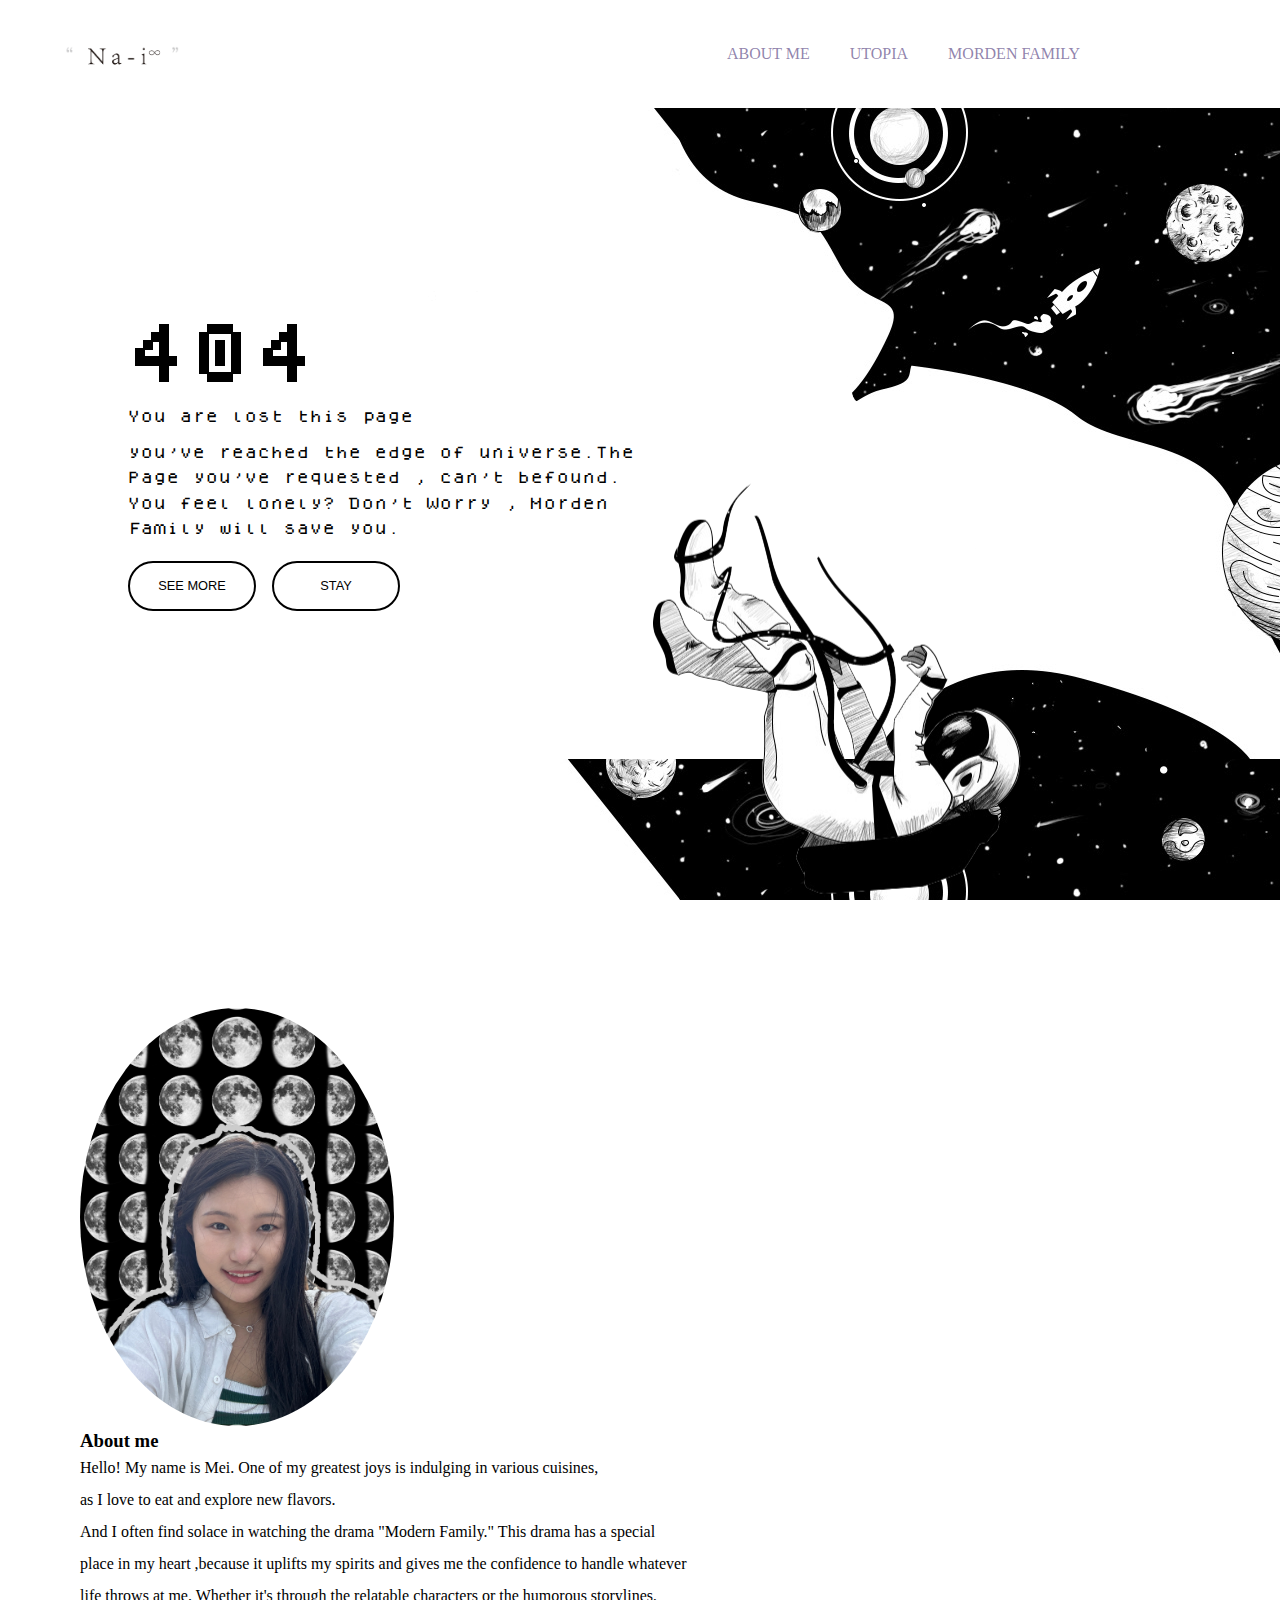
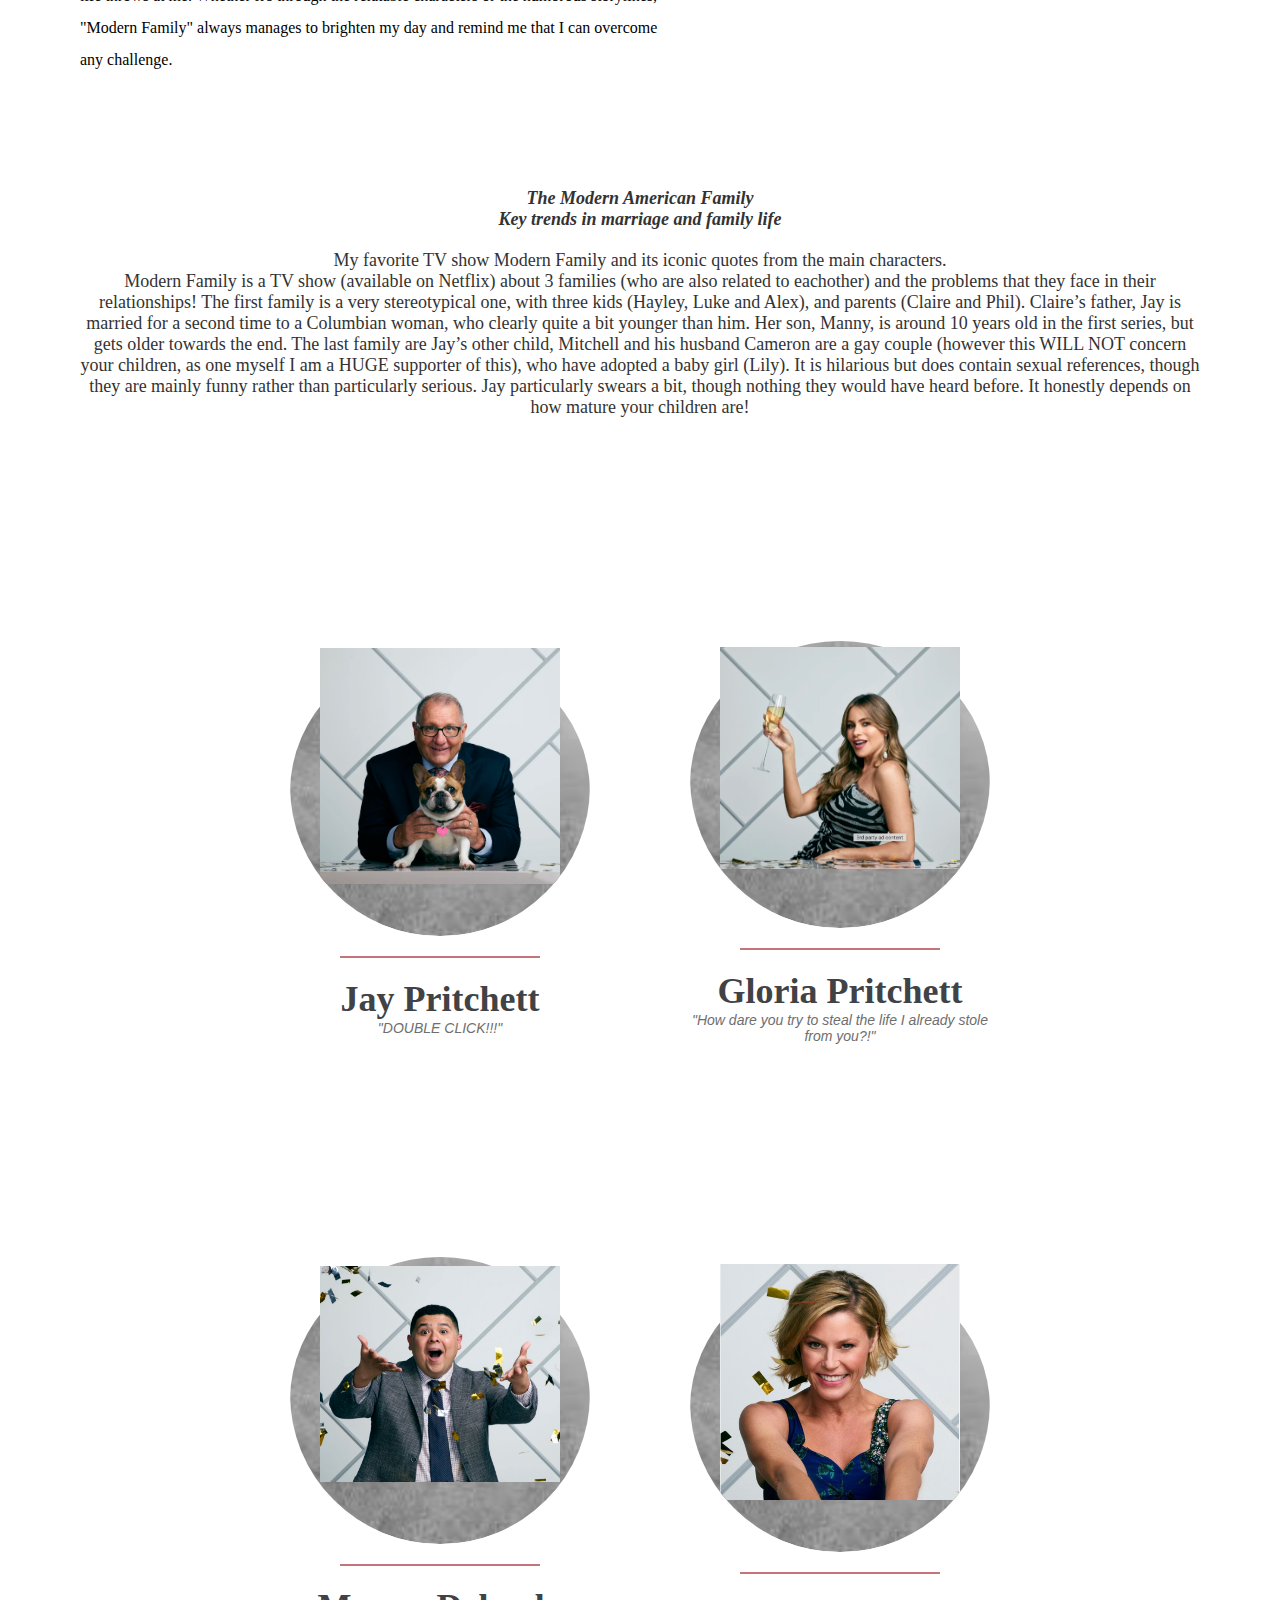
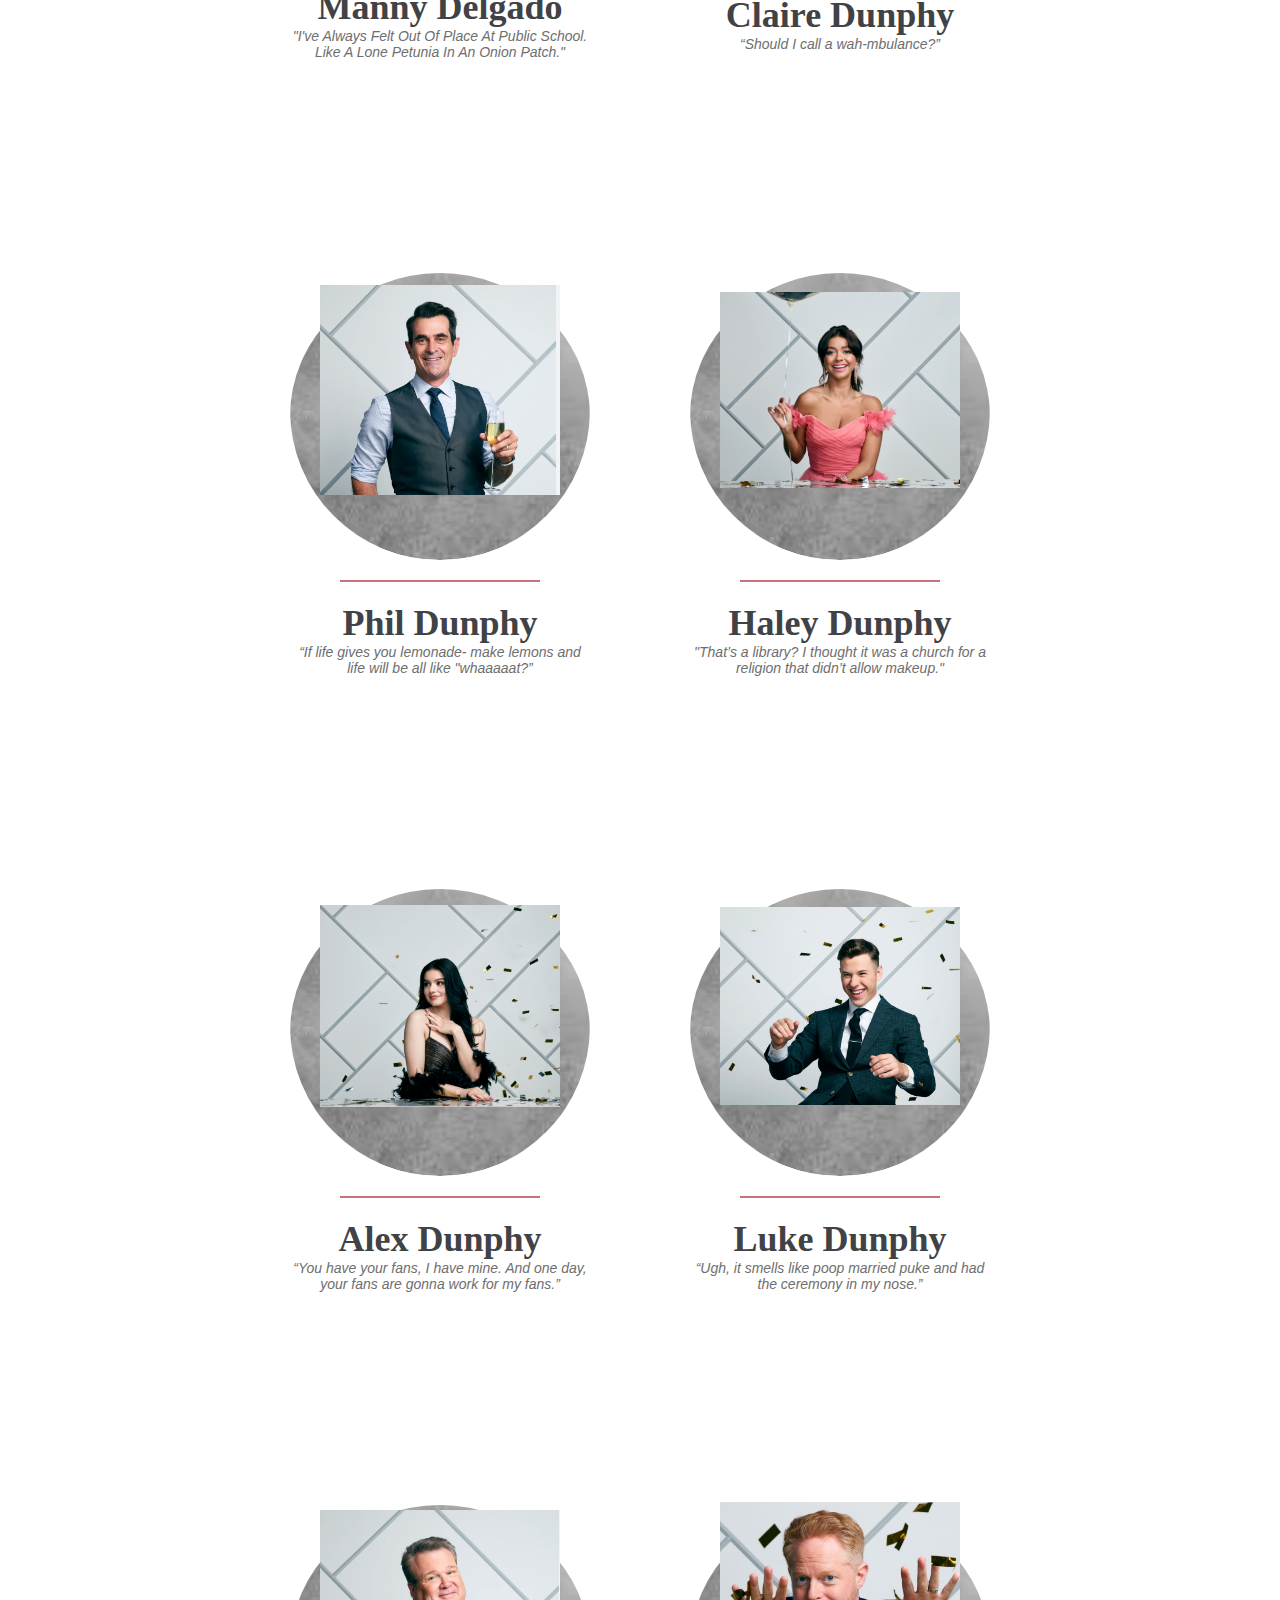
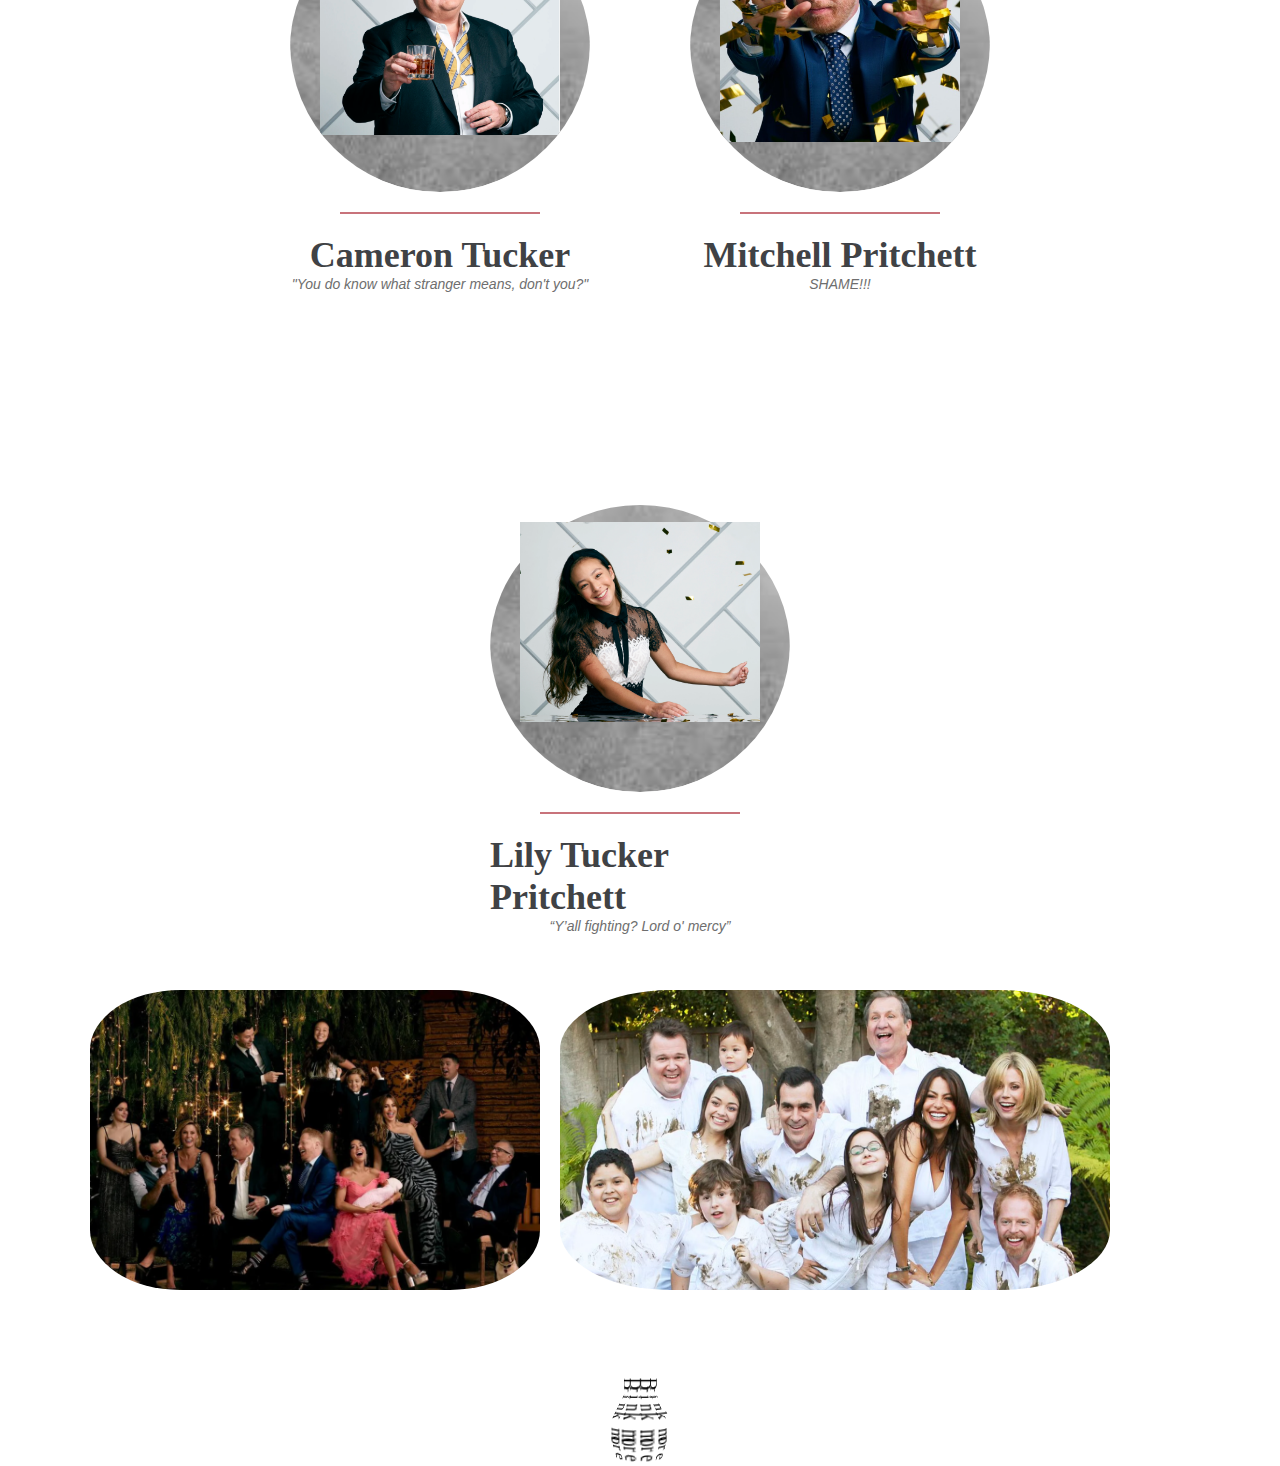
==== index.html @ 550dcb90 "Add files via upload" ====
<!DOCTYPE html>
<html lang="en">

<head>
    <meta charset="UTF-8">
    <meta name="viewport" content="width=device-width, initial-scale=1.0">
    <title>Document</title>
    <link rel="stylesheet" href="style.css">

    

</head>
<body> 
    <header class="header">
    <div class="top-row">
        <div class="logo">
          <img src="./img/logo_nai.png" alt="logo">
        </div>

        <nav class="menu" id="menu">
      
          <a href="#me">ABOUT ME</a>
          <a href="./float/index.html">UTOPIA</a>
          <a href="#mf">MORDEN FAMILY</a>
        </nav>

        <div class="icons">
            <i class="fa fa-search"></i>
            <i class="fa fa-bars" id="menu-toggle"></i>
            <div class="menu-toggle"> </div>
        </div>
    </div>
 </header>

 <div class="content">
    <div class="page-404">
       
        <h1>404</h1>
        <p>You are lost this page</p>
        <p class="info">
            you've reached the edge of universe.The Page you've requested , can't befound. You feel lonely? Don't Worry , Morden Family will save you.
        </p>
        <button class="go-home btn"  onclick="location.href= '/Users/meixiaonan/Desktop/404-page-master/float/index.html'">SEE MORE</button>
        <button class="back btn">STAY</button>
    </div>
    <div class="astronaut">
        <img src="./asset/astronaut.png" class="astronaut-img" alt="">
    </div>
  </div>

  <section id="service" class="container">
    <h2 class="title pop"></h2>
    <div class="servive_inner flex">
        <div  id="me" class="column-40">
         <img src="./img/3.jpg"
         width="70%" alt="">
        </div>
        <div class="column-55">
            <div  class="heading"></div>
          <h3>About me </h3>
          <p class="text">Hello! My name is Mei. One of my greatest joys is indulging in various cuisines, <br>
            as I love to eat and explore new flavors.<br>And I often find solace in watching the 
            drama "Modern Family." This drama has a special<br> place in my heart ,because it uplifts my spirits and 
            gives me the confidence to handle whatever <br>life throws at me. Whether it's through the relatable 
            characters or the humorous storylines,<br> "Modern Family" always manages to brighten my day and remind 
            me that I can overcome<br>  any challenge.</p>
     
        </div>
        <div  id="mf"class="intro">
            <div class="Introduction">The Modern American Family
               <br> Key trends in marriage and family life</div>
            <p>My favorite TV show Modern Family and its iconic quotes from the main characters.
                <br>Modern Family is a TV show (available on Netflix) about 3 families (who are also related to eachother) 
                and the problems that they face in their relationships! The first family is a very stereotypical one, 
                with three kids (Hayley, Luke and Alex), and parents (Claire and Phil). Claire’s father, Jay is married for
                 a second time to a Columbian woman, who clearly quite a bit younger than him. Her son, Manny, is around 
                 10 years old in the first series, but gets older towards the end. The last family are Jay’s other child, 
                 Mitchell and his husband Cameron are a gay couple (however this WILL NOT concern your children, as one 
                 myself I am a HUGE supporter of this), who have adopted a baby girl (Lily). It is hilarious but does contain 
                 sexual references, though they are mainly funny rather than particularly serious. Jay particularly swears a 
                 bit, though nothing they would have heard before. It honestly depends on how mature your children are!
            </p>
        </div>

    <div class="shell">
        <div class="person">
            <div class="box">
                <img class="circle" src="./img/gray.png" />
                <img class="img" src="./img/11.png" />
            </div>
            <div class="wire"></div>
            <div class="name">Jay Pritchett</div>
            <div class="line">"DOUBLE CLICK!!!"</div>
        </div>

        <div class="person">
            <div class="box">
                <img class="circle" src="./img/gray.png" />
                <img class="img" src="./img/22.png" />
            </div>
            <div class="wire"></div>
            <div class="name">Gloria Pritchett</div>
            <div class="line">"How dare you try to steal the life I already stole from you?!"</div>
        </div>

        <div class="person">
            <div class="box">
                <img class="circle" src="./img/gray.png" />
                <img class="img" src="./img/33.png" />
            </div>
            <div class="wire"></div>
            <div class="name">Manny Delgado</div>
            <div class="line">"I've Always Felt Out Of Place At Public School. 
                Like A Lone Petunia In An Onion Patch."</div>
        </div>

        <div class="person">
            <div class="box">
                <img class="circle" src="./img/gray.png" />
                <img class="img" src="./img/44.png" />
            </div>
            <div class="wire"></div>
            <div class="name">Claire Dunphy</div>
            <div class="line">“Should I call a wah-mbulance?”</div>
        </div>
        <div class="person">
            <div class="box">
                <img class="circle" src="./img/gray.png" />
                <img class="img" src="./img/555.png" />
            </div>
            <div class="wire"></div>
            <div class="name">Phil Dunphy</div>
            <div class="line">“If life gives you lemonade- make lemons and life will be all like "whaaaaat?”</div>
        </div>
        <div class="person">
            <div class="box">
                <img class="circle" src="./img/gray.png" />
                <img class="img" src="./img/66.png" />
            </div>
            <div class="wire"></div>
            <div class="name">Haley Dunphy</div>
            <div class="line">
                "That’s a library? I thought it was a church for a religion that didn’t allow makeup."</div>
        </div>
        <div class="person">
            <div class="box">
                <img class="circle" src="./img/gray.png" />
                <img class="img" src="./img/77.png" />
            </div>
            <div class="wire"></div>
            <div class="name">Alex  Dunphy</div>
            <div class="line">“You have your fans, I have mine. And one day, your fans are gonna work for my fans.”</div>
        </div>
        <div class="person">
            <div class="box">
                <img class="circle" src="./img/gray.png" />
                <img class="img" src="./img/88.png" />
            </div>
            <div class="wire"></div>
            <div class="name">Luke Dunphy</div>
            <div class="line">“Ugh, it smells like poop married puke and had the ceremony in my nose.”</div>
        </div>
        <div class="person">
            <div class="box">
                <img class="circle" src="./img/gray.png" />
                <img class="img" src="./img/999.png" />
            </div>
            <div class="wire"></div>
            <div class="name">Cameron Tucker</div>
            <div class="line">"You do know what stranger means, don't you?"</div>
        </div>
        <div class="person">
            <div class="box">
                <img class="circle" src="./img/gray.png" />
                <img class="img" src="./img/00.png" />
            </div>
            <div class="wire"></div>
            <div class="name">Mitchell Pritchett</div>
            <div class="line">SHAME!!!</div>
        </div>
        <div class="person">
            <div class="box">
                <img class="circle" src="./img/gray.png" />
                <img class="img" src="./img/01.png" />
            </div>
            <div class="wire"></div>
            <div class="name">Lily Tucker Pritchett</div>
            <div class="line">“Y’all fighting? Lord o' mercy”</div>
        </div>
    </div>
</div>
    <div class="all">
        <div class="con">
                <img src="./img/all1.png" alt="Image all1" height="300px" width="450px" class="photo">
                <img src="./img/all2.png"  alt="Image all2" height="300px" width="550px" class="photo">
        </div>
    </div>
    </body>
<footer>
    <div class="bottle">
        <div class="bottle__sides">
          <div class="bottle__side"><span>D</span><span>r</span><span>i</span><span>n</span><span>k</span><span> </span><span>m</span><span>o</span><span>r</span><span>e</span><span> </span><span>w</span><span>a</span><span>t</span><span>e</span><span>r</span><span>!</span>
          </div>
          <div class="bottle__side"><span>D</span><span>r</span><span>i</span><span>n</span><span>k</span><span> </span><span>m</span><span>o</span><span>r</span><span>e</span><span> </span><span>w</span><span>a</span><span>t</span><span>e</span><span>r</span><span>!</span>
          </div>
          <div class="bottle__side"><span>D</span><span>r</span><span>i</span><span>n</span><span>k</span><span> </span><span>m</span><span>o</span><span>r</span><span>e</span><span> </span><span>w</span><span>a</span><span>t</span><span>e</span><span>r</span><span>!</span>
          </div>
          <div class="bottle__side"><span>D</span><span>r</span><span>i</span><span>n</span><span>k</span><span> </span><span>m</span><span>o</span><span>r</span><span>e</span><span> </span><span>w</span><span>a</span><span>t</span><span>e</span><span>r</span><span>!</span>
          </div>
          <div class="bottle__side"><span>D</span><span>r</span><span>i</span><span>n</span><span>k</span><span> </span><span>m</span><span>o</span><span>r</span><span>e</span><span> </span><span>w</span><span>a</span><span>t</span><span>e</span><span>r</span><span>!</span>
          </div>
          <div class="bottle__side"><span>D</span><span>r</span><span>i</span><span>n</span><span>k</span><span> </span><span>m</span><span>o</span><span>r</span><span>e</span><span> </span><span>w</span><span>a</span><span>t</span><span>e</span><span>r</span><span>!</span>
          </div>
        </div>
      </div>
</footer>
</html>
---- style.css ----
@font-face {
  font-family: dogica;
  src: url(./asset/font/dogica.ttf);
}
* {
  padding: 0;
  margin: 0;
}

.header {
  background-color:white;
  margin-top:0;
  margin-bottom: 0;
}

.top-row {
  display: flex;
  justify-content: flex-end;
  align-items: center;
  padding: 20px 50px;
}

.logo {
  display: flex;
  align-items: center;
  margin-left: 0; /* 将左边距设为0 */
  justify-content: flex-start;
  position: absolute; /* 使用绝对定位 */
  left: 50px; /* 根据需要调整左边距 */
}

.logo img {
  height: 45px;
  margin-right: 30px;
}
.icons {
  display: flex;
  gap: 30px;
  padding: 10px 30px;
}

.icons i {
  font-size: 16px;
  color: #333;
  cursor: pointer;
}

.icons i:hover {
  color: #666666;
}

.menu {
  display: flex;
  font-size: 17px;
  justify-content: flex-end;
  align-items: flex-end;
  gap: 10px;
  padding: 10px 10px;
  margin-right: 5px;

}
.menu a {
  position: relative;
  text-decoration: none;
  font-size: 16px;
  padding: 15px;
  color: #8f82abfb;
}

.menu a::after {
  position: absolute;
  left: 0;
  content: '';
  width: 100%;
  height: 1px;
  background: #000000;
  bottom: 10px; /*アンダーラインが現れ始める位置（aタグの下辺からの高さ）*/
  opacity: 0;
  visibility: hidden;
  transition: 0.3s;
}

.menu a:hover::after {
  visibility: visible;
  bottom: 2px;
  opacity: 1;
}
.menu img {
  height: 50px;
  justify-content: flex-end;
}









.container {
  width:90%;
  max-width:1120px;
  margin: 0 auto;
  position: relative;
 
}
.column-40 {
  width:40%;
  
}
.column-40 img {
  border-radius: 50%;
}
.text {
  line-height: 2;
}

body {
  background: url(./asset/bg.png);
  background-attachment:fixed;

}

.content {
  width: 100vw;
  height: 100vh;
  overflow: hidden;
}
.content .astronaut {
  transform: rotate(0deg) translate(0, -18%);
  animation-name: PAnimation;
  animation-direction: alternate;
  animation-timing-function: linear;
  animation-iteration-count: infinite;
  animation-duration: 3s;
}
.content .page-404 {
  width: 40vw;
  font-family: dogica;
  z-index: 1;


}
.content .page-404 h1 {
  font-size: 5vw;
  margin-bottom: 30px;
 
}
.content .page-404 p {
  font-size: 1vw;
  margin: 10px 0;
  line-height: 2vw;
  
}
.content .page-404 .btn {
  width: 10vw;
  height: 50px;
  border-radius: 30px;
  margin-top: 10px;
  cursor: pointer;
  transition: 0.3s;
  background-color: #fff;
  color: #000;
  border: 2px solid #000;
  font-size: 1vw;

}
.content .page-404 .btn:hover {
  background-color: #000;
  color: #fff;

}




@media (min-width: 1024px) {
  .content {
    position: relative;
    display: flex;
  }
  .content .astronaut {
    position: absolute;
    left: 50%;
    top: 50%;
  }
  .content .page-404 {
    width: 40vw;
    position: absolute;
    left: 10%;
    top: 40%;
    transform: translateY(-50%);
    
  }
}
@media (max-width: 1024px) {
  .content {
    display: flex;
    flex-direction: column;
    justify-content: center;
    align-items: center;
  }
  .content .page-404 {
    width: 100%;
    display: flex;
    flex-direction: column;
    justify-content: center;
    align-items: center;
    margin-top: 10vh;
  }
  .content .page-404 h1 {
    font-size: 10vw;
    margin-bottom: 30px;
  }
  .content .page-404 p {
    font-size: 3vw;
    line-height: 6vw;
  }
  .content .page-404 .info {
    display: none;
  }
  .content .page-404 .btn {
    width: 30vw;
  }
  .astronaut {
    width: 100%;
    display: flex;
    justify-content: center;
  }
  .astronaut .astronaut-img {
    width: 70%;
    height: 80%;
    transform: translateY(40%);
  }
}
@keyframes PAnimation {
  0% {
    transform: rotate(0deg) translate(0, -15%);
  }
  100% {
    transform: rotate(10deg) translate(0, -18%);
  }
}

.intro {
  margin-top: 10%;
  text-align: center;
  margin-bottom: 10px;
  font-size: 18px;
  color: #333;
}
.Introduction {
  margin-top: 20px;
  text-align: center;
  margin-bottom: 20px;
  font: size 144px;
  color: #333;
  font-style: italic;
  font-weight: bold;
}



        .shell {
            display: flex;
            justify-content: center;
            align-items: center;
            flex-wrap: wrap;/*允许换行*/
        }

        .person {
            display: flex;
            align-items: center;
            flex-direction: column;
            width: 300px;
            margin:0 50px;
            white-space: normal;/*允许换行*/
        }

        .box {
            /* 内置矩形inset（上右下左的边距round上右下左圆角） */
            clip-path: inset(0px 0px 0px 0px round 0px 0px 520px 520px);
            height: 500px;
            position: relative;
            display: flex;
            justify-content: center;
            align-items: center;
            overflow: hidden;
        }

        .circle {
            border-radius: 50%;
            width: 100%;
            position: absolute;
            bottom: 0;
            transition: transform .3s;
        }

        .img {
            position: relative;
            width: 80%;
            transform: translateY(80px);
            transition: transform .3s;
        }

        .box:hover .img {
            transform: translateY(26px) scale(1.2);
        }

        .box:hover .circle {
            transform: rotate(20deg);
        }

        .wire {
            background-color: rgb(200, 115, 123);
            height: 2px;
            width: 200px;
            margin: 20px 0 20px 0;
        }

        .name {
            color: #404245;
            font-size: 36px;
            font-weight: 600;
        }

        .line {
            color: #6e6e6e;
            font: 100 14px 'arial';
            /* 斜体 */
            font-style: italic;
            text-align: center; /* 文字居中 */
            width: 100%; /* 设置宽度使其能够换行 */
        }

        .con {
          margin-top: 5%;
          margin-left: 0;
          margin-right: 5%0;
          max-width:80%;
          display: flex;
          justify-content: space-around; /* 可以使用space-between或其他方式调整间距 */
          align-items: center;
         
      }
      
      .photo {
          transition: transform 0.3s ease;
          border-radius: 20%;
          margin: 0 10px; /* 调整间隙宽度 */
      }
      
      .photo:hover {
          transform: scale(1.2); /* 放大效果 */
      }




      
        .bottle {
          margin: auto;
          perspective: 25em;
          position: relative;
          width: 11em;
          height: 11em;
        }
        .bottle__sides, .bottle__side {
          position: absolute;
          top: 50%;
          left: 0;
          transform-style: preserve-3d;
        }
        .bottle__sides {
          animation: spin 1s linear infinite;
          top: 10;
          width: 100%;
          height: 100%;
          transform: rotateZ(90deg) rotateX(-90deg);
        }
        .bottle__side {
          display: flex;
        }
        .bottle__side:nth-child(1) {
          transform: translateY(-50%) rotateX(0deg);
        }
        .bottle__side:nth-child(2) {
          transform: translateY(-50%) rotateX(36deg);
        }
        .bottle__side:nth-child(3) {
          transform: translateY(-50%) rotateX(72deg);
        }
        .bottle__side:nth-child(4) {
          transform: translateY(-50%) rotateX(108deg);
        }
        .bottle__side:nth-child(5) {
          transform: translateY(-50%) rotateX(144deg);
        }
        .bottle__side:nth-child(6) {
          transform: translateY(-50%) rotateX(180deg);
        }
        .bottle__side:nth-child(7) {
          transform: translateY(-50%) rotateX(216deg);
        }
        .bottle__side:nth-child(8) {
          transform: translateY(-50%) rotateX(252deg);
        }
        .bottle__side:nth-child(9) {
          transform: translateY(-50%) rotateX(288deg);
        }
        .bottle__side:nth-child(10) {
          transform: translateY(-50%) rotateX(324deg);
        }
        .bottle__side span {
          backface-visibility: hidden;
          -webkit-backface-visibility: hidden;
          display: inline-block;
          width: 1ch;
        }
        .bottle__side span:nth-child(1) {
          transform: translateZ(2ch) rotateY(0deg) scaleY(1);
        }
        .bottle__side span:nth-child(2) {
          transform: translateZ(2ch) rotateY(0deg) scaleY(1);
        }
        .bottle__side span:nth-child(3) {
          transform: translateZ(2.25ch) rotateY(-30deg) scaleY(1);
        }
        .bottle__side span:nth-child(4) {
          transform: translateZ(2.75ch) rotateY(-30deg) scaleY(1.3);
        }
        .bottle__side span:nth-child(5) {
          transform: translateZ(3.25ch) rotateY(-30deg) scaleY(1.5);
        }
        .bottle__side span:nth-child(6) {
          transform: translateZ(3.5ch) rotateY(0deg) scaleY(1.75);
        }
        .bottle__side span:nth-child(7) {
          transform: translateZ(3.5ch) rotateY(0deg) scaleY(1.75);
        }
        .bottle__side span:nth-child(8) {
          transform: translateZ(3.5ch) rotateY(0deg) scaleY(1.75);
        }
        .bottle__side span:nth-child(9) {
          transform: translateZ(3.3ch) rotateY(15deg) scaleY(1.5);
        }
        .bottle__side span:nth-child(10) {
          transform: translateZ(3ch) rotateY(15deg) scaleY(1.4);
        }
        .bottle__side span:nth-child(11) {
          transform: translateZ(2.8ch) rotateY(0deg) scaleY(1.3);
        }
        .bottle__side span:nth-child(12) {
          transform: translateZ(2.8ch) rotateY(0deg) scaleY(1.3);
        }
        .bottle__side span:nth-child(13) {
          transform: translateZ(3ch) rotateY(-15deg) scaleY(1.4);
        }
        .bottle__side span:nth-child(14) {
          transform: translateZ(3.3ch) rotateY(-15deg) scaleY(1.5);
        }
        .bottle__side span:nth-child(15) {
          transform: translateZ(3.5ch) rotateY(0deg) scaleY(1.75);
        }
        .bottle__side span:nth-child(16) {
          transform: translateZ(3.5ch) rotateY(0deg) scaleY(1.75);
        }
        .bottle__side span:nth-child(17) {
          transform: translateZ(3.25ch) rotateY(15deg) scaleY(1.5);
        }
        
        @keyframes spin {
          from {
            transform: rotateZ(90deg) rotateX(-90deg);
          }
          to {
            transform: rotateZ(90deg) rotateX(-54deg);
          }
        }
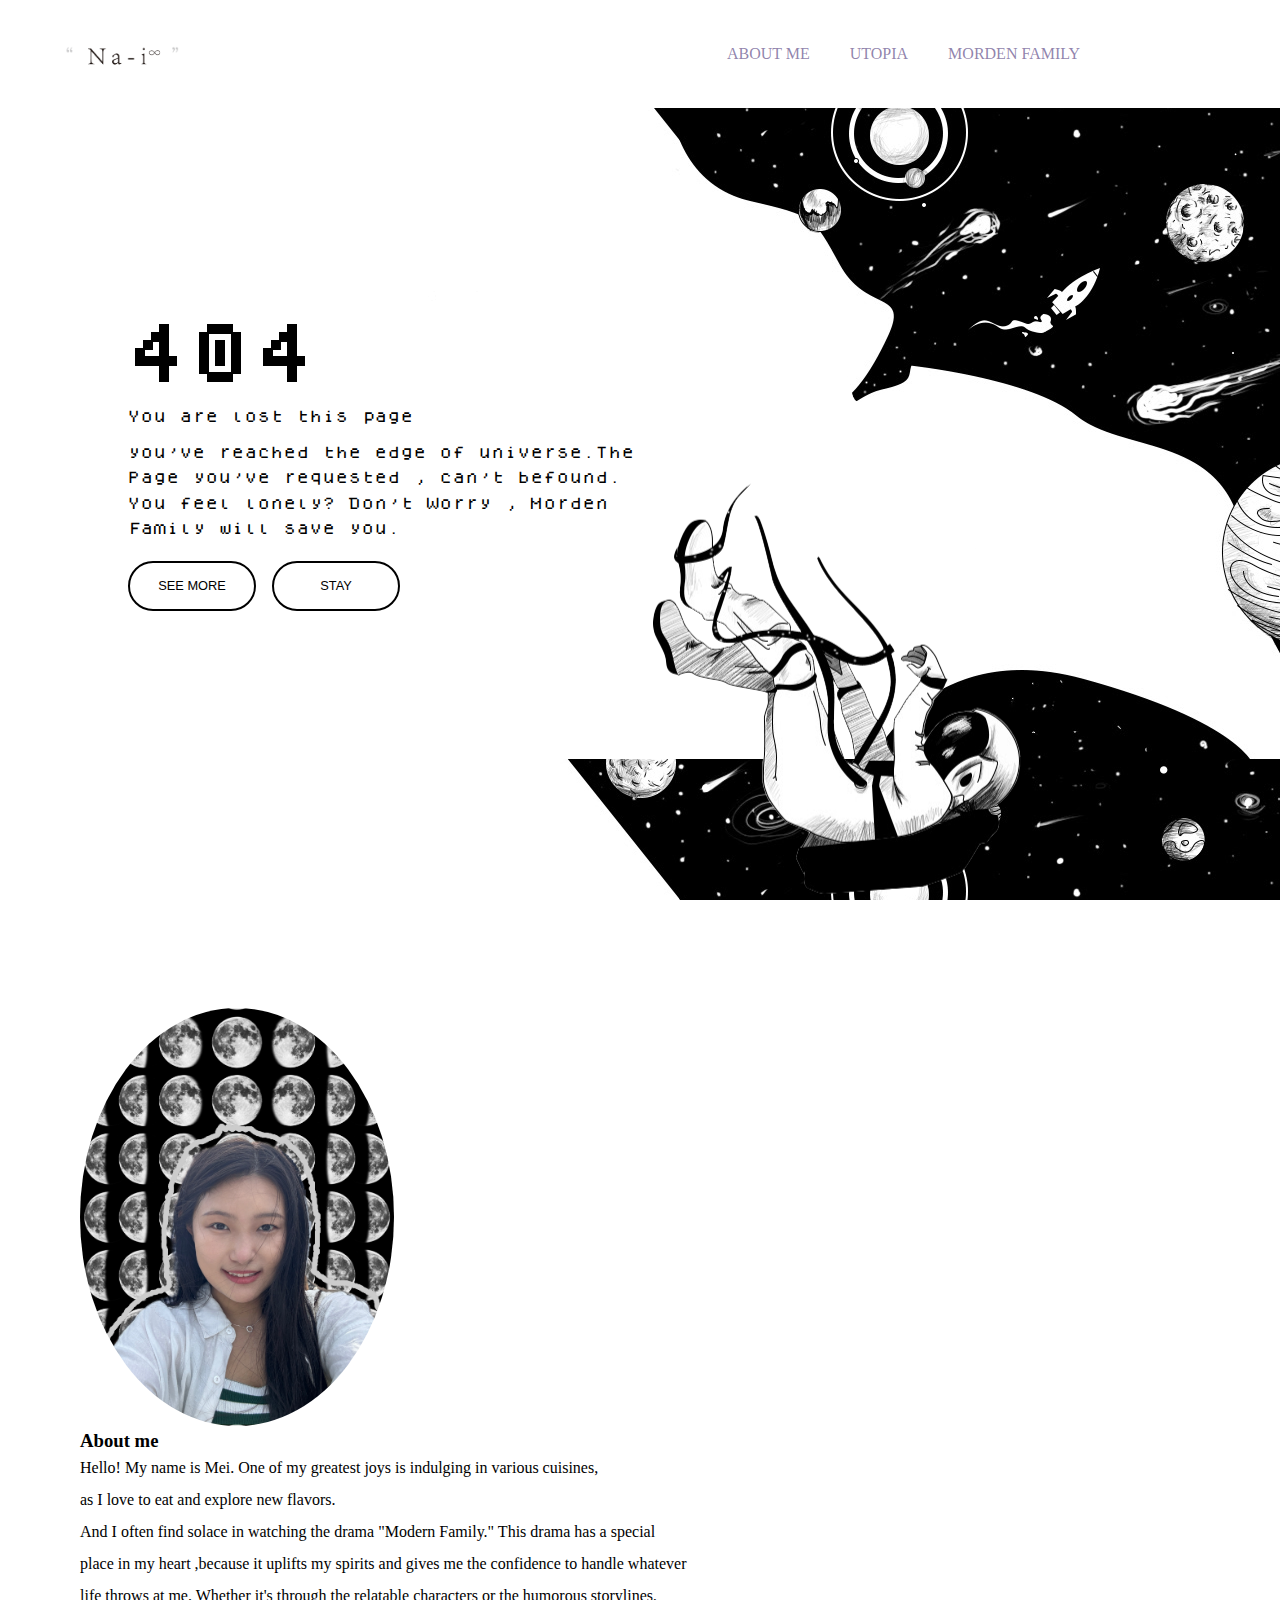
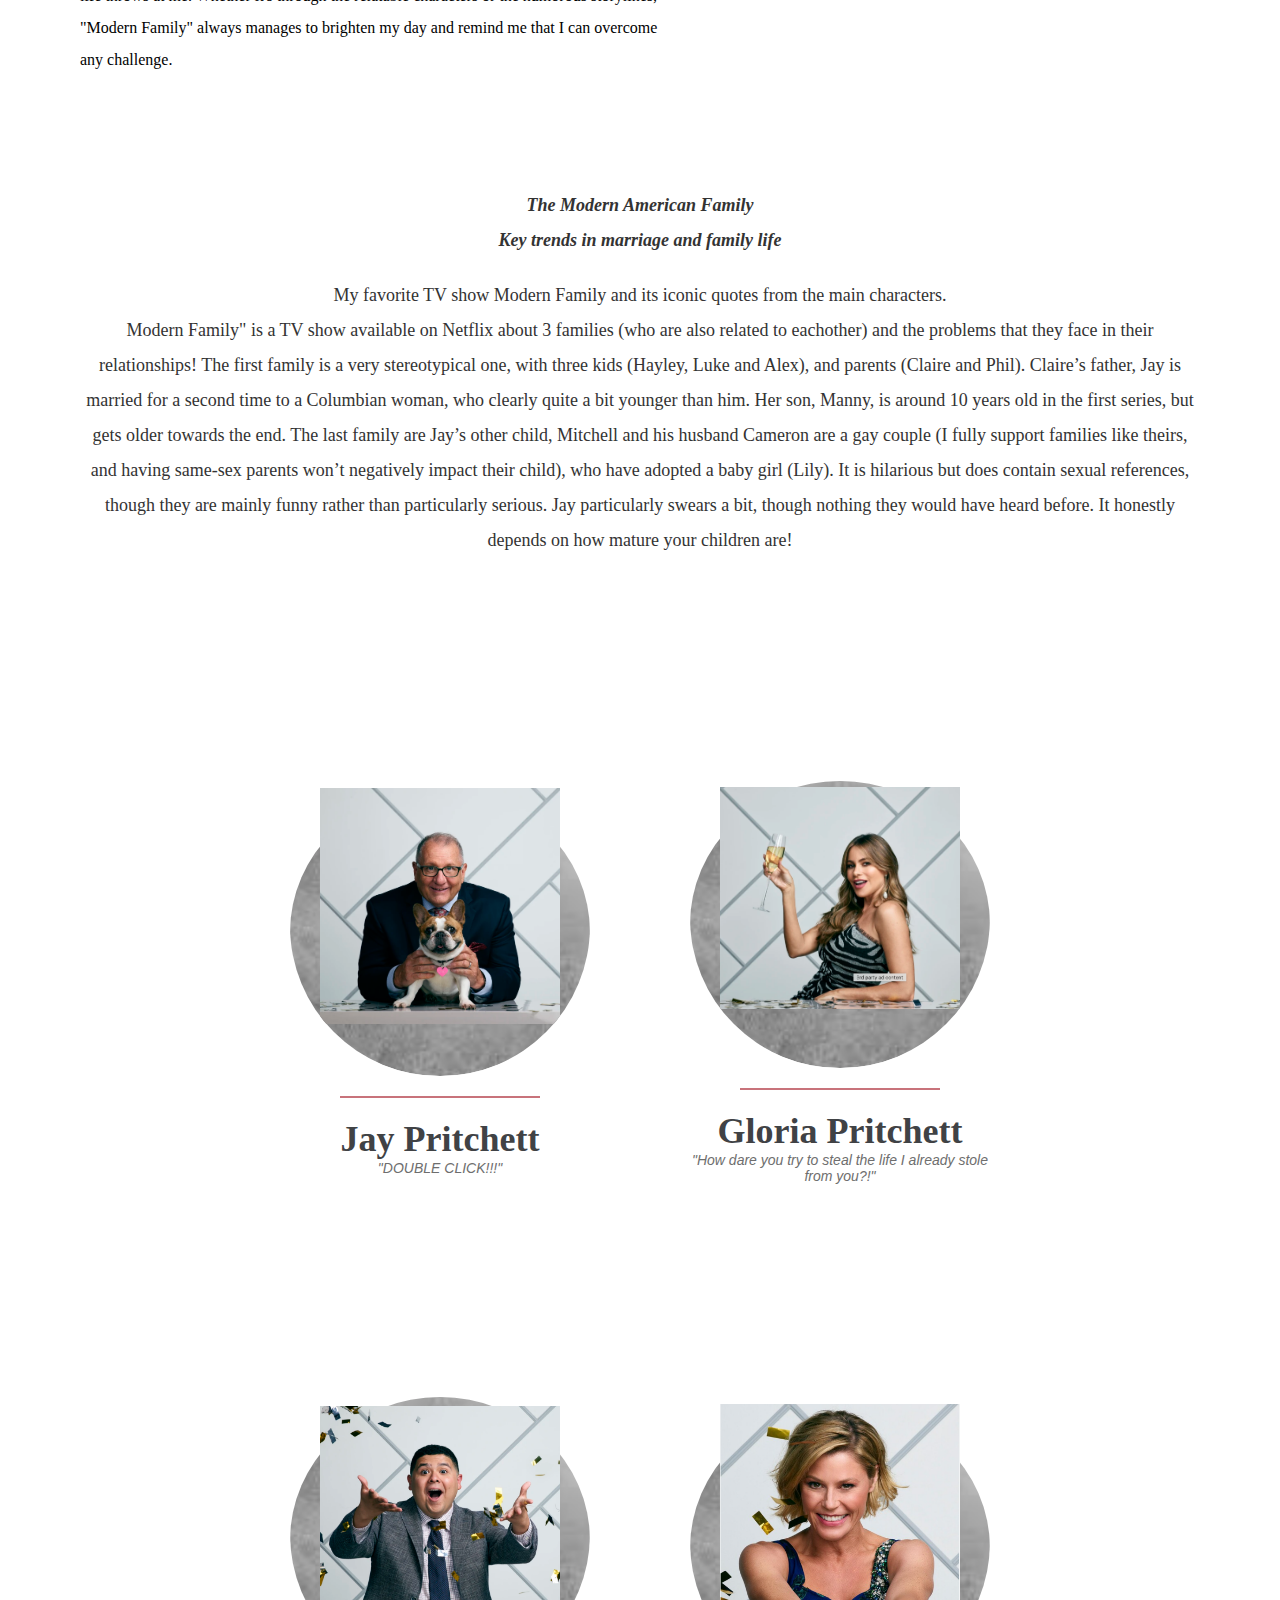
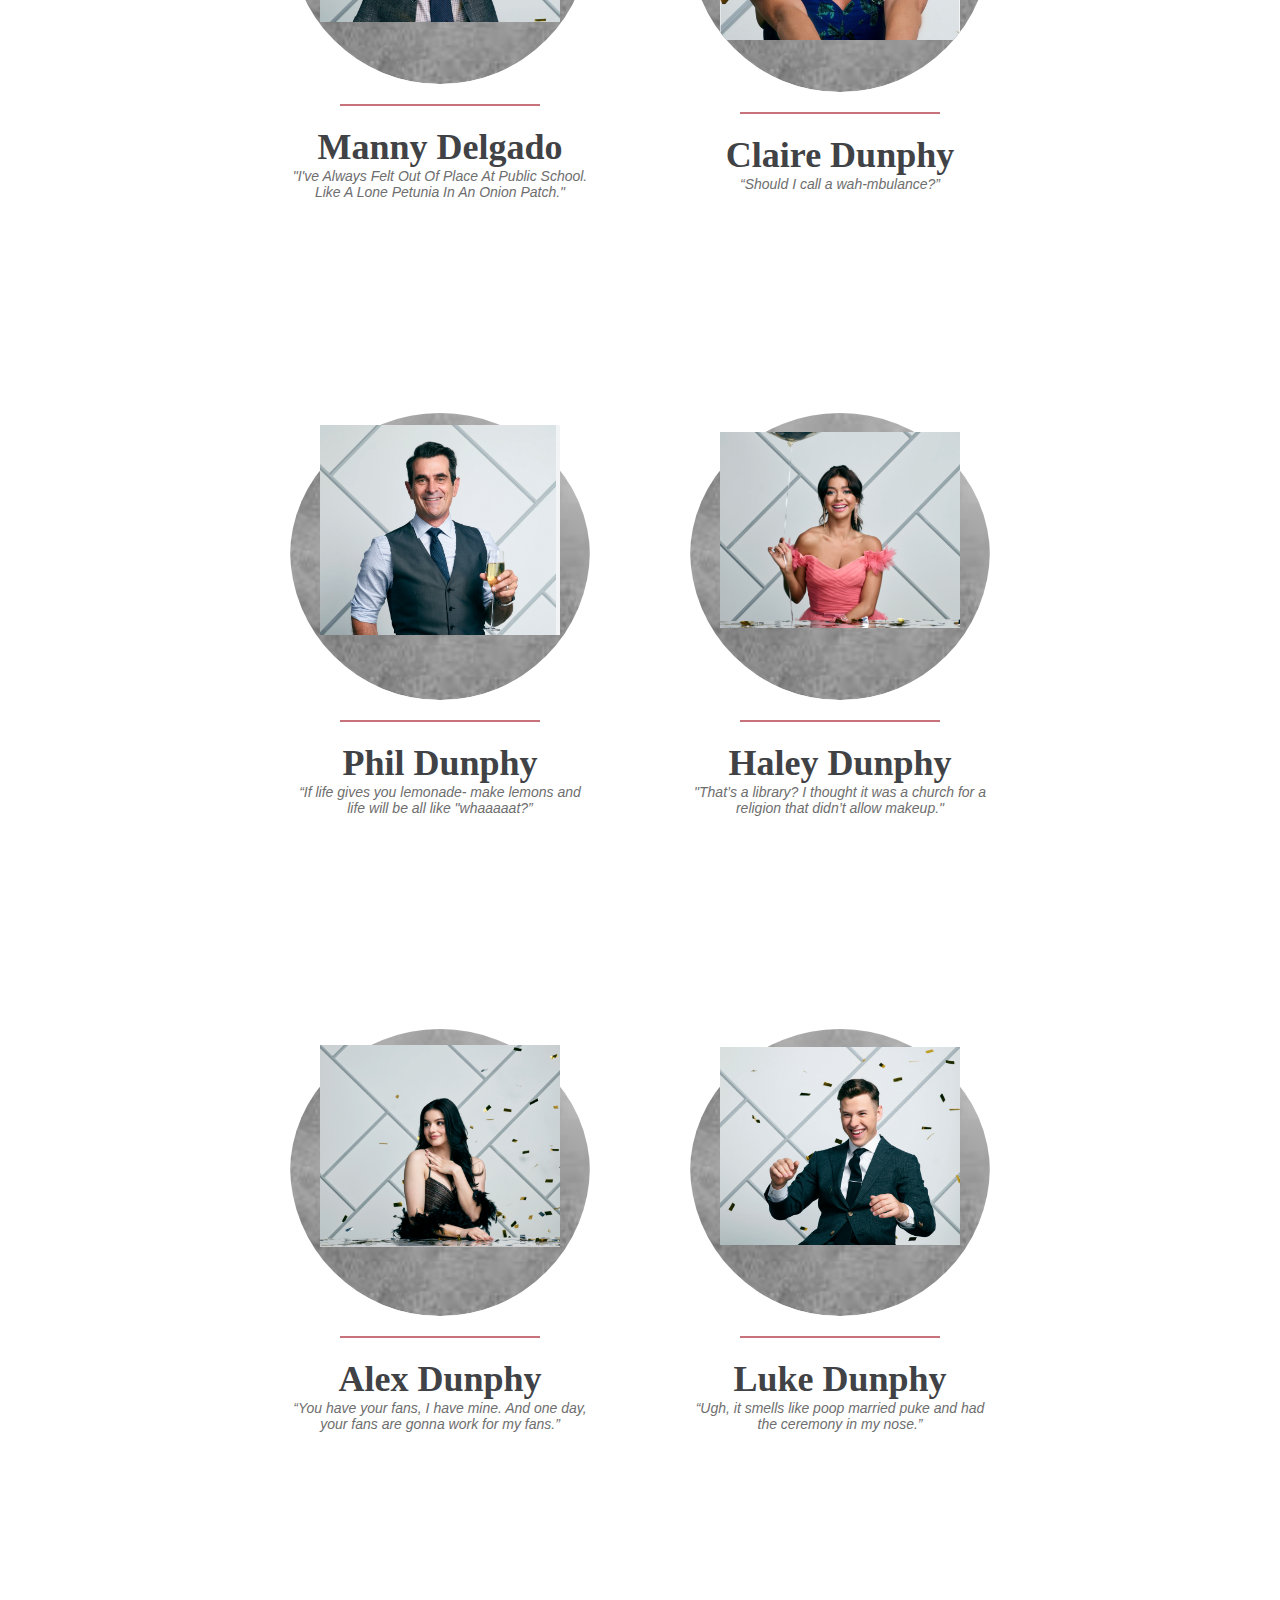
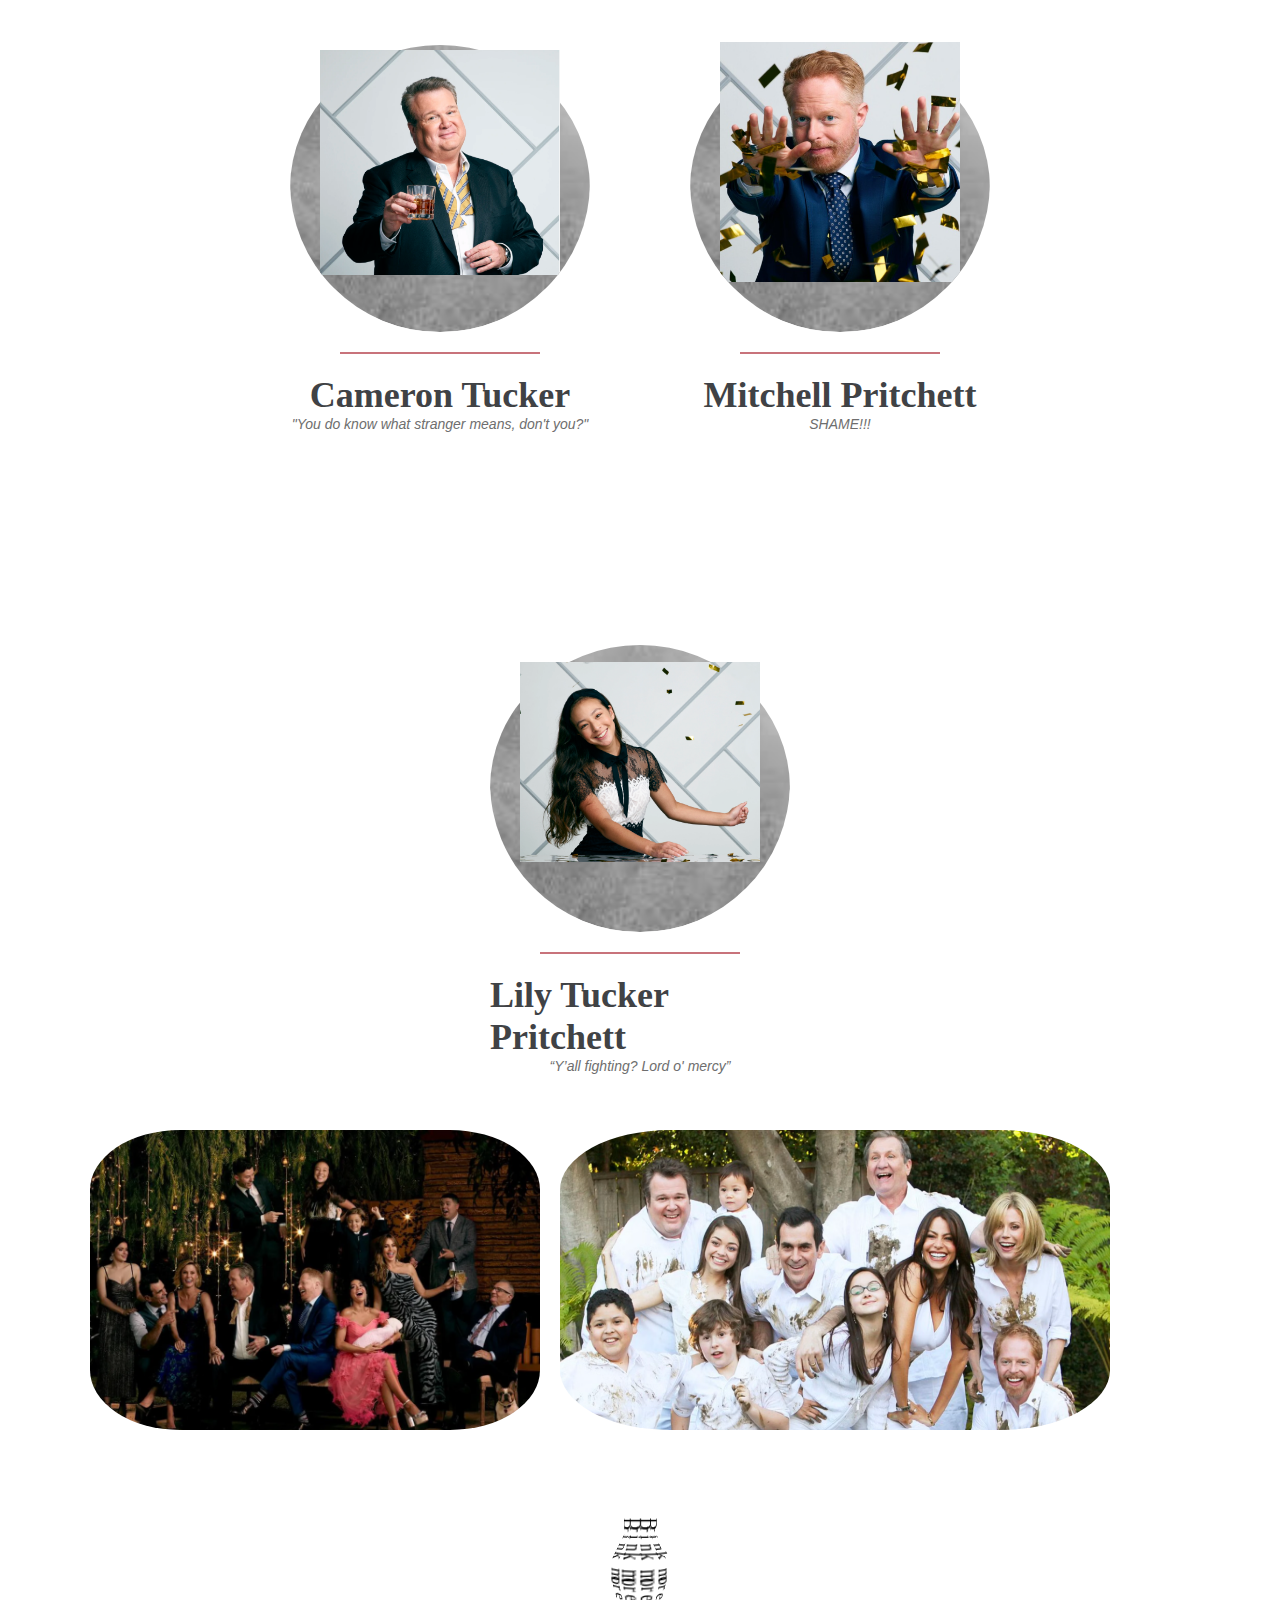
==== commit c78282ed: "Add files via upload" ====
--- a/index.html
+++ b/index.html
@@ -70,13 +70,13 @@
             <div class="Introduction">The Modern American Family
                <br> Key trends in marriage and family life</div>
             <p>My favorite TV show Modern Family and its iconic quotes from the main characters.
-                <br>Modern Family is a TV show (available on Netflix) about 3 families (who are also related to eachother) 
+                <br>Modern Family" is a TV show available on Netflix about 3 families (who are also related to eachother) 
                 and the problems that they face in their relationships! The first family is a very stereotypical one, 
                 with three kids (Hayley, Luke and Alex), and parents (Claire and Phil). Claire’s father, Jay is married for
                  a second time to a Columbian woman, who clearly quite a bit younger than him. Her son, Manny, is around 
                  10 years old in the first series, but gets older towards the end. The last family are Jay’s other child, 
-                 Mitchell and his husband Cameron are a gay couple (however this WILL NOT concern your children, as one 
-                 myself I am a HUGE supporter of this), who have adopted a baby girl (Lily). It is hilarious but does contain 
+                 Mitchell and his husband Cameron are a gay couple (I fully support families like theirs, and having 
+                 same-sex parents won’t negatively impact their child), who have adopted a baby girl (Lily). It is hilarious but does contain 
                  sexual references, though they are mainly funny rather than particularly serious. Jay particularly swears a 
                  bit, though nothing they would have heard before. It honestly depends on how mature your children are!
             </p>
--- a/style.css
+++ b/style.css
@@ -242,13 +242,16 @@
     transform: rotate(10deg) translate(0, -18%);
   }
 }
-
+.heading {
+  line-height: 40px;
+}
 .intro {
   margin-top: 10%;
   text-align: center;
   margin-bottom: 10px;
   font-size: 18px;
   color: #333;
+  line-height: 35px;
 }
 .Introduction {
   margin-top: 20px;
